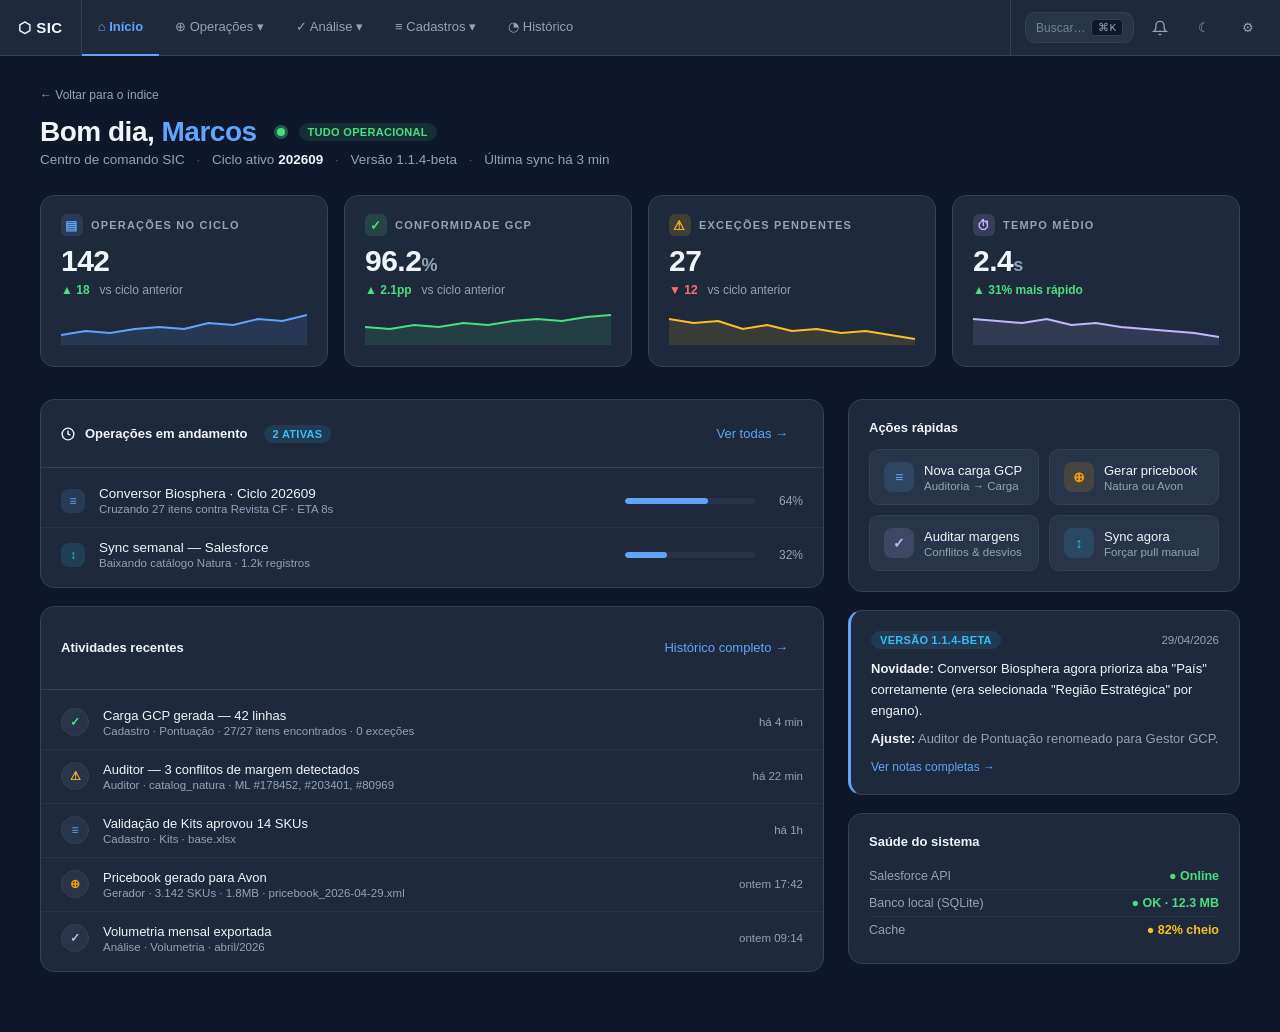
==== mockups/01_home_redesign.html @ 94b85111 "feat: add mockups and evolve documentation for SIC interface components" ====
<!doctype html>
<html lang="pt-br">
<head>
  <meta charset="utf-8">
  <title>SIC — Home Redesign</title>
  <link rel="stylesheet" href="_shared.css">
  <style>
    .crumbs { font-size: 12px; color: var(--text-mut); margin-bottom: 14px; }
    .crumbs a { color: var(--text-mut); }

    .greeting {
      display: flex; align-items: center; gap: 14px;
      margin-bottom: 4px;
    }
    .greeting h1 {
      font-size: 28px;
      font-weight: 800;
      letter-spacing: -.5px;
      margin: 0;
    }
    .greeting .name { color: var(--accent); }
    .sub-header { color: var(--text-mut); font-size: 13.5px; margin: 4px 0 28px; }
    .sub-header .dot { margin: 0 8px; opacity: .5; }

    /* ── KPI grid ─────────────────────────────────────────── */
    .kpi-grid {
      display: grid;
      grid-template-columns: repeat(4, 1fr);
      gap: 16px;
      margin-bottom: 32px;
    }
    .kpi {
      background: var(--panel);
      border: 1px solid var(--border);
      border-radius: var(--r-lg);
      padding: 18px 20px;
      position: relative;
      overflow: hidden;
    }
    .kpi:hover { border-color: var(--border-2); }
    .kpi .label {
      font-size: 11px;
      letter-spacing: 1.2px;
      font-weight: 600;
      color: var(--text-mut);
      text-transform: uppercase;
      display: flex;
      align-items: center;
      gap: 8px;
    }
    .kpi .icon {
      width: 22px; height: 22px;
      border-radius: 6px;
      display: inline-flex;
      align-items: center;
      justify-content: center;
      font-size: 13px;
    }
    .kpi .value {
      font-size: 30px;
      font-weight: 700;
      letter-spacing: -.5px;
      margin: 8px 0 4px;
    }
    .kpi .delta {
      font-size: 12px;
      font-weight: 600;
      display: inline-flex;
      gap: 4px;
      align-items: center;
    }
    .kpi .delta.up   { color: var(--success); }
    .kpi .delta.down { color: var(--danger); }
    .kpi .delta.flat { color: var(--text-mut); }
    .kpi .delta-meta { color: var(--text-mut); font-weight: 400; margin-left: 6px; }
    .kpi .spark { margin-top: 14px; }

    /* ── Two-col layout ────────────────────────────────────── */
    .layout-2col {
      display: grid;
      grid-template-columns: 2fr 1fr;
      gap: 24px;
      margin-top: 8px;
    }

    /* ── Operations in progress ───────────────────────────── */
    .ops-card { padding: 0; }
    .ops-card .header {
      padding: 16px 20px;
      border-bottom: 1px solid var(--border);
      display: flex; align-items: center; justify-content: space-between;
    }
    .ops-card h4 {
      margin: 0;
      font-size: 13px;
      font-weight: 600;
      display: flex;
      align-items: center;
      gap: 10px;
    }
    .ops-list { padding: 6px 0; }
    .op-row {
      padding: 12px 20px;
      display: grid;
      grid-template-columns: 24px 1fr auto auto;
      gap: 14px;
      align-items: center;
      border-bottom: 1px solid rgba(51, 65, 85, .4);
    }
    .op-row:last-child { border-bottom: 0; }
    .op-row .icon-circle {
      width: 24px; height: 24px;
      border-radius: 8px;
      display: flex; align-items: center; justify-content: center;
      font-size: 12px;
      font-weight: 700;
    }
    .op-row .title { font-size: 13.5px; font-weight: 500; }
    .op-row .meta { font-size: 11.5px; color: var(--text-mut); margin-top: 2px; }

    .progress {
      width: 130px;
      height: 6px;
      background: var(--panel-2);
      border-radius: 99px;
      overflow: hidden;
    }
    .progress > span {
      display: block;
      height: 100%;
      background: var(--accent);
      border-radius: 99px;
    }

    /* ── Quick actions ─────────────────────────────────────── */
    .qa-grid {
      display: grid;
      grid-template-columns: repeat(2, 1fr);
      gap: 10px;
    }
    .qa {
      display: flex;
      align-items: center;
      gap: 10px;
      padding: 12px 14px;
      border-radius: var(--r-md);
      background: var(--panel-2);
      border: 1px solid var(--border);
      cursor: pointer;
      transition: all .15s;
    }
    .qa:hover { border-color: var(--accent); background: var(--accent-soft); }
    .qa .icon-circle {
      width: 30px; height: 30px;
      display: flex; align-items: center; justify-content: center;
      border-radius: 8px;
      font-size: 14px;
      font-weight: 700;
    }
    .qa .title { font-size: 13px; font-weight: 500; }
    .qa .desc  { font-size: 11.5px; color: var(--text-mut); margin-top: 2px; }

    /* ── Timeline ─────────────────────────────────────────── */
    .timeline { padding: 0; }
    .timeline .header {
      padding: 16px 20px;
      border-bottom: 1px solid var(--border);
      display: flex; align-items: center; justify-content: space-between;
    }
    .timeline-list { padding: 6px 0; }
    .tl-row {
      padding: 12px 20px;
      display: grid;
      grid-template-columns: 28px 1fr auto;
      gap: 14px;
      align-items: center;
      border-bottom: 1px solid rgba(51, 65, 85, .4);
    }
    .tl-row:last-child { border-bottom: 0; }
    .tl-row .dot {
      width: 28px; height: 28px;
      border-radius: 999px;
      background: var(--panel-2);
      border: 1px solid var(--border);
      display: flex; align-items: center; justify-content: center;
      font-size: 12px; font-weight: 700;
    }
    .tl-row .title { font-size: 13px; font-weight: 500; }
    .tl-row .meta  { font-size: 11.5px; color: var(--text-mut); margin-top: 2px; }
    .tl-row .when { font-size: 11.5px; color: var(--text-mut); }

    /* Module color accents */
    .clr-gerador  { background: rgba(245,158,11,.15); color: var(--natura); }
    .clr-auditor  { background: rgba(196,181,253,.15); color: var(--avon); }
    .clr-cadastro { background: rgba(96,165,250,.15); color: var(--accent); }
    .clr-sync     { background: rgba(56,189,248,.15); color: var(--info); }
    .clr-success  { background: rgba(74,222,128,.15); color: var(--success); }
    .clr-warn     { background: rgba(251,191,36,.15); color: var(--warning); }
  </style>
</head>
<body>

<!-- Top nav (compartilhado) -->
<nav class="topnav">
  <div class="logo">⬡ SIC</div>
  <div class="tabs">
    <div class="tab active">⌂ Início</div>
    <div class="tab">⊕ Operações ▾</div>
    <div class="tab">✓ Análise ▾</div>
    <div class="tab">≡ Cadastros ▾</div>
    <div class="tab">◔ Histórico</div>
  </div>
  <div class="right">
    <div class="kbd-hint" title="Abrir command palette">
      <span style="opacity:.7">Buscar…</span>
      <span class="kbd">⌘K</span>
    </div>
    <button class="icon-btn" title="Notificações">
      <svg width="16" height="16" viewBox="0 0 24 24" fill="none" stroke="currentColor" stroke-width="2"><path d="M18 8a6 6 0 1 0-12 0c0 7-3 9-3 9h18s-3-2-3-9"/><path d="M13.73 21a2 2 0 0 1-3.46 0"/></svg>
    </button>
    <button class="icon-btn" title="Tema">☾</button>
    <button class="icon-btn" title="Configurações">⚙</button>
  </div>
</nav>

<div class="page">

  <div class="crumbs"><a href="index.html">← Voltar para o índice</a></div>

  <!-- Greeting + status -->
  <div class="greeting">
    <h1>Bom dia, <span class="name">Marcos</span></h1>
    <span class="pulse-dot" style="margin-left:6px"></span>
    <span class="pill success">Tudo Operacional</span>
  </div>
  <div class="sub-header">
    Centro de comando SIC
    <span class="dot">·</span>
    Ciclo ativo <strong style="color:var(--text)">202609</strong>
    <span class="dot">·</span>
    Versão 1.1.4-beta
    <span class="dot">·</span>
    Última sync há 3 min
  </div>

  <!-- KPI grid -->
  <div class="kpi-grid">

    <div class="kpi">
      <div class="label"><span class="icon clr-cadastro">▤</span>Operações no ciclo</div>
      <div class="value">142</div>
      <div class="delta up">▲ 18 <span class="delta-meta">vs ciclo anterior</span></div>
      <svg class="spark" width="100%" height="34" viewBox="0 0 200 34" preserveAspectRatio="none">
        <polyline fill="none" stroke="#60a5fa" stroke-width="2" points="0,24 20,20 40,22 60,18 80,16 100,18 120,12 140,14 160,8 180,10 200,4"/>
        <polyline fill="rgba(96,165,250,.12)" stroke="none" points="0,34 0,24 20,20 40,22 60,18 80,16 100,18 120,12 140,14 160,8 180,10 200,4 200,34"/>
      </svg>
    </div>

    <div class="kpi">
      <div class="label"><span class="icon clr-success">✓</span>Conformidade GCP</div>
      <div class="value">96.2<span style="font-size:18px;color:var(--text-mut)">%</span></div>
      <div class="delta up">▲ 2.1pp <span class="delta-meta">vs ciclo anterior</span></div>
      <svg class="spark" width="100%" height="34" viewBox="0 0 200 34" preserveAspectRatio="none">
        <polyline fill="none" stroke="#4ade80" stroke-width="2" points="0,16 20,18 40,14 60,16 80,12 100,14 120,10 140,8 160,10 180,6 200,4"/>
        <polyline fill="rgba(74,222,128,.12)" stroke="none" points="0,34 0,16 20,18 40,14 60,16 80,12 100,14 120,10 140,8 160,10 180,6 200,4 200,34"/>
      </svg>
    </div>

    <div class="kpi">
      <div class="label"><span class="icon clr-warn">⚠</span>Exceções pendentes</div>
      <div class="value">27</div>
      <div class="delta down">▼ 12 <span class="delta-meta">vs ciclo anterior</span></div>
      <svg class="spark" width="100%" height="34" viewBox="0 0 200 34" preserveAspectRatio="none">
        <polyline fill="none" stroke="#fbbf24" stroke-width="2" points="0,8 20,12 40,10 60,18 80,14 100,20 120,18 140,22 160,20 180,24 200,28"/>
        <polyline fill="rgba(251,191,36,.12)" stroke="none" points="0,34 0,8 20,12 40,10 60,18 80,14 100,20 120,18 140,22 160,20 180,24 200,28 200,34"/>
      </svg>
    </div>

    <div class="kpi">
      <div class="label"><span class="icon clr-auditor">⏱</span>Tempo médio</div>
      <div class="value">2.4<span style="font-size:18px;color:var(--text-mut)">s</span></div>
      <div class="delta up">▲ 31% mais rápido</div>
      <svg class="spark" width="100%" height="34" viewBox="0 0 200 34" preserveAspectRatio="none">
        <polyline fill="none" stroke="#c4b5fd" stroke-width="2" points="0,8 20,10 40,12 60,8 80,14 100,12 120,16 140,18 160,20 180,22 200,26"/>
        <polyline fill="rgba(196,181,253,.12)" stroke="none" points="0,34 0,8 20,10 40,12 60,8 80,14 100,12 120,16 140,18 160,20 180,22 200,26 200,34"/>
      </svg>
    </div>

  </div>

  <!-- Two-col layout -->
  <div class="layout-2col">

    <!-- LEFT: ongoing + timeline -->
    <div>
      <!-- Ongoing operations -->
      <div class="card ops-card">
        <div class="header">
          <h4>
            <svg width="14" height="14" viewBox="0 0 24 24" fill="none" stroke="currentColor" stroke-width="2.4"><circle cx="12" cy="12" r="10"/><polyline points="12 6 12 12 16 14"/></svg>
            Operações em andamento
            <span class="pill info" style="margin-left:6px">2 ativas</span>
          </h4>
          <button class="btn ghost">Ver todas →</button>
        </div>
        <div class="ops-list">

          <div class="op-row">
            <div class="icon-circle clr-cadastro">≡</div>
            <div>
              <div class="title">Conversor Biosphera · Ciclo 202609</div>
              <div class="meta">Cruzando 27 itens contra Revista CF · ETA 8s</div>
            </div>
            <div class="progress"><span style="width:64%"></span></div>
            <div class="muted" style="font-size:12px;width:34px;text-align:right">64%</div>
          </div>

          <div class="op-row">
            <div class="icon-circle clr-sync">↕</div>
            <div>
              <div class="title">Sync semanal — Salesforce</div>
              <div class="meta">Baixando catálogo Natura · 1.2k registros</div>
            </div>
            <div class="progress"><span style="width:32%"></span></div>
            <div class="muted" style="font-size:12px;width:34px;text-align:right">32%</div>
          </div>

        </div>
      </div>

      <!-- Timeline -->
      <div class="card timeline" style="margin-top:18px">
        <div class="header">
          <h4>Atividades recentes</h4>
          <button class="btn ghost">Histórico completo →</button>
        </div>
        <div class="timeline-list">

          <div class="tl-row">
            <div class="dot clr-success">✓</div>
            <div>
              <div class="title">Carga GCP gerada — 42 linhas</div>
              <div class="meta">Cadastro · Pontuação · 27/27 itens encontrados · 0 exceções</div>
            </div>
            <div class="when">há 4 min</div>
          </div>

          <div class="tl-row">
            <div class="dot clr-warn">⚠</div>
            <div>
              <div class="title">Auditor — 3 conflitos de margem detectados</div>
              <div class="meta">Auditor · catalog_natura · ML #178452, #203401, #80969</div>
            </div>
            <div class="when">há 22 min</div>
          </div>

          <div class="tl-row">
            <div class="dot clr-cadastro">≡</div>
            <div>
              <div class="title">Validação de Kits aprovou 14 SKUs</div>
              <div class="meta">Cadastro · Kits · base.xlsx</div>
            </div>
            <div class="when">há 1h</div>
          </div>

          <div class="tl-row">
            <div class="dot clr-gerador">⊕</div>
            <div>
              <div class="title">Pricebook gerado para Avon</div>
              <div class="meta">Gerador · 3.142 SKUs · 1.8MB · pricebook_2026-04-29.xml</div>
            </div>
            <div class="when">ontem 17:42</div>
          </div>

          <div class="tl-row">
            <div class="dot clr-auditor">✓</div>
            <div>
              <div class="title">Volumetria mensal exportada</div>
              <div class="meta">Análise · Volumetria · abril/2026</div>
            </div>
            <div class="when">ontem 09:14</div>
          </div>

        </div>
      </div>
    </div>

    <!-- RIGHT: quick actions + news -->
    <div>
      <div class="card">
        <h4 style="margin:0 0 14px;font-size:13px;font-weight:600">Ações rápidas</h4>
        <div class="qa-grid">
          <div class="qa">
            <div class="icon-circle clr-cadastro">≡</div>
            <div>
              <div class="title">Nova carga GCP</div>
              <div class="desc">Auditoria → Carga</div>
            </div>
          </div>
          <div class="qa">
            <div class="icon-circle clr-gerador">⊕</div>
            <div>
              <div class="title">Gerar pricebook</div>
              <div class="desc">Natura ou Avon</div>
            </div>
          </div>
          <div class="qa">
            <div class="icon-circle clr-auditor">✓</div>
            <div>
              <div class="title">Auditar margens</div>
              <div class="desc">Conflitos & desvios</div>
            </div>
          </div>
          <div class="qa">
            <div class="icon-circle clr-sync">↕</div>
            <div>
              <div class="title">Sync agora</div>
              <div class="desc">Forçar pull manual</div>
            </div>
          </div>
        </div>
      </div>

      <div class="card accent-blue" style="margin-top:18px">
        <div style="display:flex;justify-content:space-between;align-items:center;margin-bottom:10px">
          <span class="pill info">Versão 1.1.4-beta</span>
          <span class="muted" style="font-size:11.5px">29/04/2026</span>
        </div>
        <div style="font-size:13px;line-height:1.6">
          <p style="margin:0 0 8px"><strong style="color:var(--text)">Novidade:</strong> Conversor Biosphera agora prioriza aba "País" corretamente (era selecionada "Região Estratégica" por engano).</p>
          <p style="margin:0;color:var(--text-mut)"><strong style="color:var(--text)">Ajuste:</strong> Auditor de Pontuação renomeado para Gestor GCP.</p>
        </div>
        <a href="#" style="display:inline-block;margin-top:10px;font-size:12px">Ver notas completas →</a>
      </div>

      <div class="card" style="margin-top:18px">
        <h4 style="margin:0 0 14px;font-size:13px;font-weight:600">Saúde do sistema</h4>
        <div style="display:flex;justify-content:space-between;font-size:12.5px;padding:6px 0;border-bottom:1px solid rgba(51,65,85,.4)">
          <span class="muted">Salesforce API</span>
          <span style="color:var(--success);font-weight:600">●  Online</span>
        </div>
        <div style="display:flex;justify-content:space-between;font-size:12.5px;padding:6px 0;border-bottom:1px solid rgba(51,65,85,.4)">
          <span class="muted">Banco local (SQLite)</span>
          <span style="color:var(--success);font-weight:600">●  OK · 12.3 MB</span>
        </div>
        <div style="display:flex;justify-content:space-between;font-size:12.5px;padding:6px 0">
          <span class="muted">Cache</span>
          <span style="color:var(--warning);font-weight:600">●  82% cheio</span>
        </div>
      </div>
    </div>

  </div>
</div>

</body>
</html>
---- mockups/_shared.css ----
/* ────────────────────────────────────────────────────────────
   SIC Redesign — Shared design tokens
   Fiel ao qss_dark.py
   ──────────────────────────────────────────────────────────── */
:root {
  --bg:        #0f172a;
  --panel:    #1e293b;
  --panel-2:   #273449;
  --border:    #334155;
  --border-2:  #475569;
  --text:      #f1f5f9;
  --text-mut:  #94a3b8;
  --text-dim:  #64748b;

  --accent:        #60a5fa;
  --accent-soft:   rgba(96, 165, 250, 0.12);
  --natura:        #f59e0b;
  --avon:          #c4b5fd;
  --success:       #4ade80;
  --warning:       #fbbf24;
  --danger:        #f87171;
  --info:          #38bdf8;

  --r-sm: 6px;
  --r-md: 10px;
  --r-lg: 14px;
  --r-xl: 18px;

  --shadow-sm: 0 1px 2px rgba(0,0,0,.4);
  --shadow-md: 0 4px 16px rgba(0,0,0,.35);
  --shadow-lg: 0 12px 40px rgba(0,0,0,.45);

  --space-1: 4px;
  --space-2: 8px;
  --space-3: 12px;
  --space-4: 16px;
  --space-5: 24px;
  --space-6: 32px;
  --space-7: 48px;
}

* { box-sizing: border-box; }

html, body {
  margin: 0;
  padding: 0;
  font-family: "Helvetica Neue", "Segoe UI", Arial, sans-serif;
  font-size: 13px;
  background: var(--bg);
  color: var(--text);
  -webkit-font-smoothing: antialiased;
}

a { color: var(--accent); text-decoration: none; }
a:hover { text-decoration: underline; }

/* ── Top nav ─────────────────────────────────────────────── */
.topnav {
  display: flex;
  align-items: center;
  height: 56px;
  background: var(--panel);
  border-bottom: 1px solid var(--border);
  position: sticky;
  top: 0;
  z-index: 50;
}
.topnav .logo {
  padding: 0 18px;
  font-weight: 700;
  font-size: 15px;
  border-right: 1px solid var(--border);
  height: 100%;
  display: flex;
  align-items: center;
  gap: 8px;
  letter-spacing: .5px;
}
.topnav .tabs {
  display: flex;
  flex: 1;
}
.topnav .tab {
  height: 56px;
  padding: 0 16px;
  display: flex;
  align-items: center;
  gap: 8px;
  color: var(--text-mut);
  font-weight: 400;
  border-bottom: 2px solid transparent;
  cursor: pointer;
  transition: all .12s;
  font-size: 13px;
}
.topnav .tab:hover { background: var(--panel-2); color: var(--text); }
.topnav .tab.active {
  color: var(--accent);
  font-weight: 600;
  border-bottom: 2px solid var(--accent);
}
.topnav .right {
  display: flex;
  align-items: center;
  gap: 8px;
  padding: 0 14px;
  border-left: 1px solid var(--border);
  height: 100%;
}
.topnav .icon-btn {
  width: 36px; height: 36px;
  border-radius: var(--r-md);
  background: transparent;
  border: 1px solid transparent;
  color: var(--text-mut);
  display: flex; align-items: center; justify-content: center;
  cursor: pointer;
  transition: all .15s;
}
.topnav .icon-btn:hover { background: var(--panel-2); color: var(--text); }
.topnav .kbd-hint {
  display: flex; align-items: center; gap: 6px;
  padding: 6px 10px;
  background: var(--panel-2);
  border: 1px solid var(--border);
  border-radius: var(--r-md);
  color: var(--text-mut);
  font-size: 12px;
  cursor: pointer;
  transition: all .15s;
}
.topnav .kbd-hint:hover { border-color: var(--accent); color: var(--text); }
.topnav .kbd { font-family: ui-monospace, monospace; font-size: 11px; padding: 1px 6px; background: var(--bg); border-radius: 4px; border: 1px solid var(--border); }

/* ── Page wrapper ──────────────────────────────────────────── */
.page {
  max-width: 1400px;
  margin: 0 auto;
  padding: 32px 40px 60px;
}

/* ── Cards ─────────────────────────────────────────────────── */
.card {
  background: var(--panel);
  border: 1px solid var(--border);
  border-radius: var(--r-lg);
  padding: 20px;
}
.card.flat { border-radius: var(--r-md); }
.card.accent-natura  { border-left: 3px solid var(--natura); }
.card.accent-avon    { border-left: 3px solid var(--avon); }
.card.accent-blue    { border-left: 3px solid var(--accent); }
.card.accent-success { border-left: 3px solid var(--success); }

/* ── Buttons ─────────────────────────────────────────────── */
.btn {
  display: inline-flex;
  align-items: center;
  gap: 8px;
  padding: 9px 14px;
  border-radius: var(--r-md);
  font-size: 13px;
  font-weight: 500;
  border: 1px solid transparent;
  cursor: pointer;
  transition: all .15s;
  background: transparent;
  color: var(--text);
}
.btn:hover { background: var(--panel-2); }
.btn.primary {
  background: var(--accent);
  color: #0b1220;
  font-weight: 600;
}
.btn.primary:hover { background: #4f93e8; }
.btn.ghost {
  color: var(--accent);
  border-color: transparent;
}
.btn.ghost:hover { background: var(--accent-soft); }
.btn.outline {
  border-color: var(--border);
  color: var(--text);
}
.btn.outline:hover { border-color: var(--border-2); background: var(--panel-2); }

/* ── Pills / Badges ────────────────────────────────────────── */
.pill {
  display: inline-flex; align-items: center; gap: 6px;
  padding: 3px 9px;
  border-radius: 999px;
  font-size: 11px;
  font-weight: 600;
  letter-spacing: .3px;
  text-transform: uppercase;
}
.pill.success { background: rgba(74, 222, 128, .12); color: var(--success); }
.pill.danger  { background: rgba(248, 113, 113, .12); color: var(--danger); }
.pill.warning { background: rgba(251, 191, 36, .12); color: var(--warning); }
.pill.info    { background: rgba(56, 189, 248, .12); color: var(--info); }
.pill.muted   { background: var(--panel-2); color: var(--text-mut); }

/* ── Section title ────────────────────────────────────────── */
.section-title {
  display: flex;
  align-items: center;
  justify-content: space-between;
  margin: 32px 0 14px;
}
.section-title h3 {
  margin: 0;
  font-size: 11px;
  letter-spacing: 1.6px;
  font-weight: 700;
  color: var(--text-mut);
  text-transform: uppercase;
}

.muted { color: var(--text-mut); }
.dim   { color: var(--text-dim); }

/* ── Pulse dot ─────────────────────────────────────────────── */
.pulse-dot {
  width: 8px; height: 8px;
  background: var(--success);
  border-radius: 999px;
  position: relative;
  display: inline-block;
}
.pulse-dot::after {
  content: "";
  position: absolute;
  inset: -3px;
  border-radius: 999px;
  background: var(--success);
  opacity: .35;
  animation: pulse 1.8s infinite;
}
@keyframes pulse {
  0%   { transform: scale(.8); opacity: .5; }
  70%  { transform: scale(1.8); opacity: 0; }
  100% { transform: scale(.8); opacity: 0; }
}
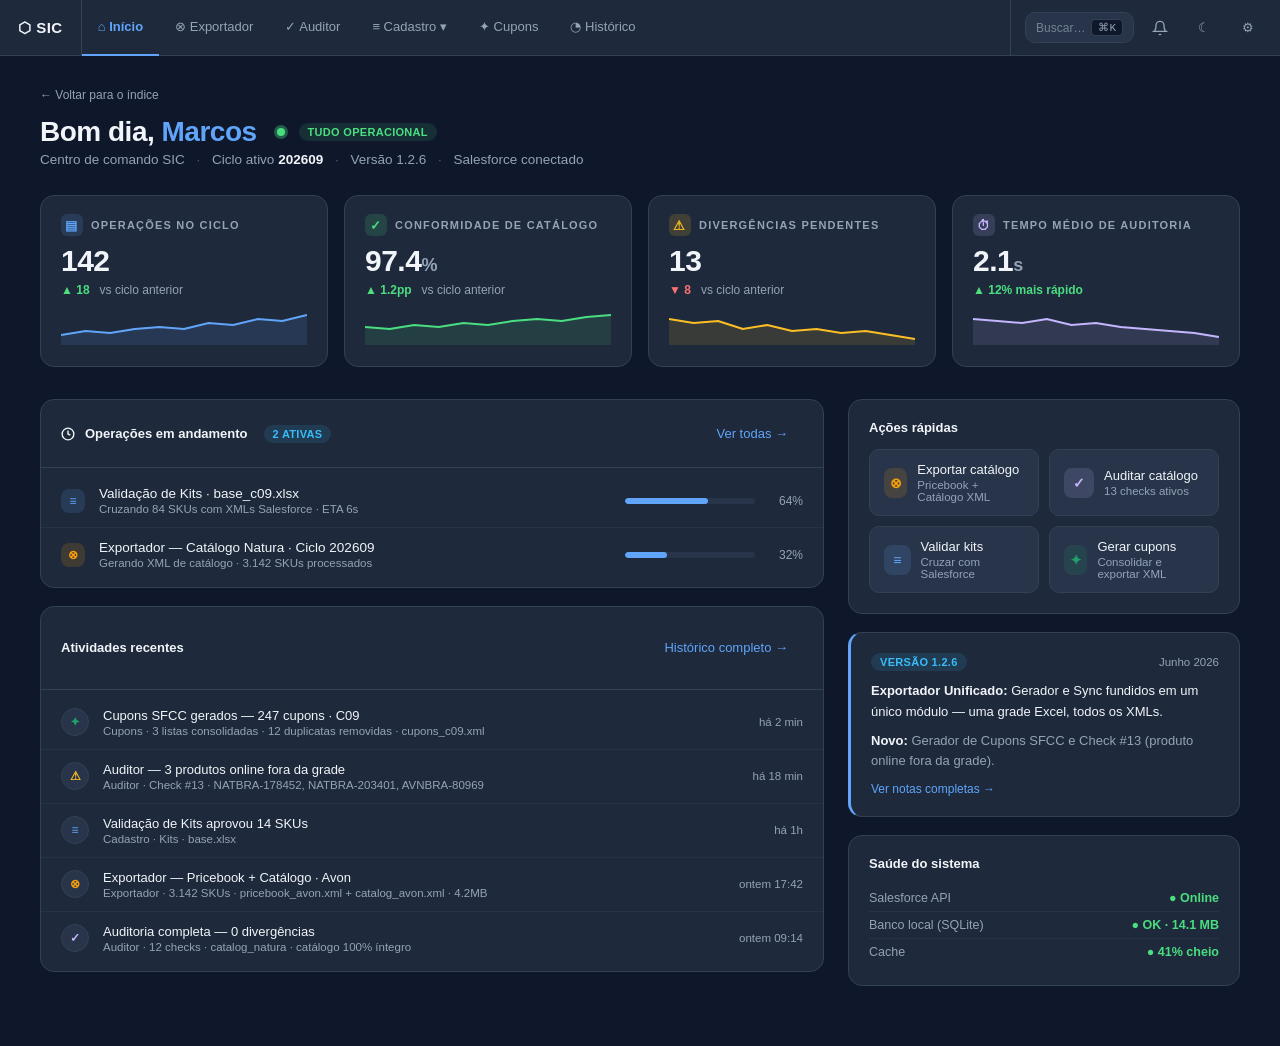
==== commit d80cc803: "chore(mockups): atualizar mockups para v1.2.6 e posicionar como entrega futura - 01_home: Exportador" ====
--- a/mockups/01_home_redesign.html
+++ b/mockups/01_home_redesign.html
@@ -190,12 +190,12 @@
     .tl-row .when { font-size: 11.5px; color: var(--text-mut); }
 
     /* Module color accents */
-    .clr-gerador  { background: rgba(245,158,11,.15); color: var(--natura); }
-    .clr-auditor  { background: rgba(196,181,253,.15); color: var(--avon); }
-    .clr-cadastro { background: rgba(96,165,250,.15); color: var(--accent); }
-    .clr-sync     { background: rgba(56,189,248,.15); color: var(--info); }
-    .clr-success  { background: rgba(74,222,128,.15); color: var(--success); }
-    .clr-warn     { background: rgba(251,191,36,.15); color: var(--warning); }
+    .clr-exportador { background: rgba(245,158,11,.15); color: var(--natura); }
+    .clr-auditor    { background: rgba(196,181,253,.15); color: var(--avon); }
+    .clr-cadastro   { background: rgba(96,165,250,.15);  color: var(--accent); }
+    .clr-cupons     { background: rgba(34,160,107,.15);  color: #22a06b; }
+    .clr-success    { background: rgba(74,222,128,.15);  color: var(--success); }
+    .clr-warn       { background: rgba(251,191,36,.15);  color: var(--warning); }
   </style>
 </head>
 <body>
@@ -205,9 +205,10 @@
   <div class="logo">⬡ SIC</div>
   <div class="tabs">
     <div class="tab active">⌂ Início</div>
-    <div class="tab">⊕ Operações ▾</div>
-    <div class="tab">✓ Análise ▾</div>
-    <div class="tab">≡ Cadastros ▾</div>
+    <div class="tab">⊗ Exportador</div>
+    <div class="tab">✓ Auditor</div>
+    <div class="tab">≡ Cadastro ▾</div>
+    <div class="tab">✦ Cupons</div>
     <div class="tab">◔ Histórico</div>
   </div>
   <div class="right">
@@ -238,9 +239,9 @@
     <span class="dot">·</span>
     Ciclo ativo <strong style="color:var(--text)">202609</strong>
     <span class="dot">·</span>
-    Versão 1.1.4-beta
+    Versão 1.2.6
     <span class="dot">·</span>
-    Última sync há 3 min
+    Salesforce conectado
   </div>
 
   <!-- KPI grid -->
@@ -257,9 +258,9 @@
     </div>
 
     <div class="kpi">
-      <div class="label"><span class="icon clr-success">✓</span>Conformidade GCP</div>
-      <div class="value">96.2<span style="font-size:18px;color:var(--text-mut)">%</span></div>
-      <div class="delta up">▲ 2.1pp <span class="delta-meta">vs ciclo anterior</span></div>
+      <div class="label"><span class="icon clr-success">✓</span>Conformidade de Catálogo</div>
+      <div class="value">97.4<span style="font-size:18px;color:var(--text-mut)">%</span></div>
+      <div class="delta up">▲ 1.2pp <span class="delta-meta">vs ciclo anterior</span></div>
       <svg class="spark" width="100%" height="34" viewBox="0 0 200 34" preserveAspectRatio="none">
         <polyline fill="none" stroke="#4ade80" stroke-width="2" points="0,16 20,18 40,14 60,16 80,12 100,14 120,10 140,8 160,10 180,6 200,4"/>
         <polyline fill="rgba(74,222,128,.12)" stroke="none" points="0,34 0,16 20,18 40,14 60,16 80,12 100,14 120,10 140,8 160,10 180,6 200,4 200,34"/>
@@ -267,9 +268,9 @@
     </div>
 
     <div class="kpi">
-      <div class="label"><span class="icon clr-warn">⚠</span>Exceções pendentes</div>
-      <div class="value">27</div>
-      <div class="delta down">▼ 12 <span class="delta-meta">vs ciclo anterior</span></div>
+      <div class="label"><span class="icon clr-warn">⚠</span>Divergências pendentes</div>
+      <div class="value">13</div>
+      <div class="delta down">▼ 8 <span class="delta-meta">vs ciclo anterior</span></div>
       <svg class="spark" width="100%" height="34" viewBox="0 0 200 34" preserveAspectRatio="none">
         <polyline fill="none" stroke="#fbbf24" stroke-width="2" points="0,8 20,12 40,10 60,18 80,14 100,20 120,18 140,22 160,20 180,24 200,28"/>
         <polyline fill="rgba(251,191,36,.12)" stroke="none" points="0,34 0,8 20,12 40,10 60,18 80,14 100,20 120,18 140,22 160,20 180,24 200,28 200,34"/>
@@ -277,9 +278,9 @@
     </div>
 
     <div class="kpi">
-      <div class="label"><span class="icon clr-auditor">⏱</span>Tempo médio</div>
-      <div class="value">2.4<span style="font-size:18px;color:var(--text-mut)">s</span></div>
-      <div class="delta up">▲ 31% mais rápido</div>
+      <div class="label"><span class="icon clr-auditor">⏱</span>Tempo médio de auditoria</div>
+      <div class="value">2.1<span style="font-size:18px;color:var(--text-mut)">s</span></div>
+      <div class="delta up">▲ 12% mais rápido</div>
       <svg class="spark" width="100%" height="34" viewBox="0 0 200 34" preserveAspectRatio="none">
         <polyline fill="none" stroke="#c4b5fd" stroke-width="2" points="0,8 20,10 40,12 60,8 80,14 100,12 120,16 140,18 160,20 180,22 200,26"/>
         <polyline fill="rgba(196,181,253,.12)" stroke="none" points="0,34 0,8 20,10 40,12 60,8 80,14 100,12 120,16 140,18 160,20 180,22 200,26 200,34"/>
@@ -308,18 +309,18 @@
           <div class="op-row">
             <div class="icon-circle clr-cadastro">≡</div>
             <div>
-              <div class="title">Conversor Biosphera · Ciclo 202609</div>
-              <div class="meta">Cruzando 27 itens contra Revista CF · ETA 8s</div>
+              <div class="title">Validação de Kits · base_c09.xlsx</div>
+              <div class="meta">Cruzando 84 SKUs com XMLs Salesforce · ETA 6s</div>
             </div>
             <div class="progress"><span style="width:64%"></span></div>
             <div class="muted" style="font-size:12px;width:34px;text-align:right">64%</div>
           </div>
 
           <div class="op-row">
-            <div class="icon-circle clr-sync">↕</div>
-            <div>
-              <div class="title">Sync semanal — Salesforce</div>
-              <div class="meta">Baixando catálogo Natura · 1.2k registros</div>
+            <div class="icon-circle clr-exportador">⊗</div>
+            <div>
+              <div class="title">Exportador — Catálogo Natura · Ciclo 202609</div>
+              <div class="meta">Gerando XML de catálogo · 3.142 SKUs processados</div>
             </div>
             <div class="progress"><span style="width:32%"></span></div>
             <div class="muted" style="font-size:12px;width:34px;text-align:right">32%</div>
@@ -337,21 +338,21 @@
         <div class="timeline-list">
 
           <div class="tl-row">
-            <div class="dot clr-success">✓</div>
-            <div>
-              <div class="title">Carga GCP gerada — 42 linhas</div>
-              <div class="meta">Cadastro · Pontuação · 27/27 itens encontrados · 0 exceções</div>
-            </div>
-            <div class="when">há 4 min</div>
+            <div class="dot clr-cupons">✦</div>
+            <div>
+              <div class="title">Cupons SFCC gerados — 247 cupons · C09</div>
+              <div class="meta">Cupons · 3 listas consolidadas · 12 duplicatas removidas · cupons_c09.xml</div>
+            </div>
+            <div class="when">há 2 min</div>
           </div>
 
           <div class="tl-row">
             <div class="dot clr-warn">⚠</div>
             <div>
-              <div class="title">Auditor — 3 conflitos de margem detectados</div>
-              <div class="meta">Auditor · catalog_natura · ML #178452, #203401, #80969</div>
-            </div>
-            <div class="when">há 22 min</div>
+              <div class="title">Auditor — 3 produtos online fora da grade</div>
+              <div class="meta">Auditor · Check #13 · NATBRA-178452, NATBRA-203401, AVNBRA-80969</div>
+            </div>
+            <div class="when">há 18 min</div>
           </div>
 
           <div class="tl-row">
@@ -364,10 +365,10 @@
           </div>
 
           <div class="tl-row">
-            <div class="dot clr-gerador">⊕</div>
-            <div>
-              <div class="title">Pricebook gerado para Avon</div>
-              <div class="meta">Gerador · 3.142 SKUs · 1.8MB · pricebook_2026-04-29.xml</div>
+            <div class="dot clr-exportador">⊗</div>
+            <div>
+              <div class="title">Exportador — Pricebook + Catálogo · Avon</div>
+              <div class="meta">Exportador · 3.142 SKUs · pricebook_avon.xml + catalog_avon.xml · 4.2MB</div>
             </div>
             <div class="when">ontem 17:42</div>
           </div>
@@ -375,8 +376,8 @@
           <div class="tl-row">
             <div class="dot clr-auditor">✓</div>
             <div>
-              <div class="title">Volumetria mensal exportada</div>
-              <div class="meta">Análise · Volumetria · abril/2026</div>
+              <div class="title">Auditoria completa — 0 divergências</div>
+              <div class="meta">Auditor · 12 checks · catalog_natura · catálogo 100% íntegro</div>
             </div>
             <div class="when">ontem 09:14</div>
           </div>
@@ -391,31 +392,31 @@
         <h4 style="margin:0 0 14px;font-size:13px;font-weight:600">Ações rápidas</h4>
         <div class="qa-grid">
           <div class="qa">
-            <div class="icon-circle clr-cadastro">≡</div>
-            <div>
-              <div class="title">Nova carga GCP</div>
-              <div class="desc">Auditoria → Carga</div>
-            </div>
-          </div>
-          <div class="qa">
-            <div class="icon-circle clr-gerador">⊕</div>
-            <div>
-              <div class="title">Gerar pricebook</div>
-              <div class="desc">Natura ou Avon</div>
+            <div class="icon-circle clr-exportador">⊗</div>
+            <div>
+              <div class="title">Exportar catálogo</div>
+              <div class="desc">Pricebook + Catálogo XML</div>
             </div>
           </div>
           <div class="qa">
             <div class="icon-circle clr-auditor">✓</div>
             <div>
-              <div class="title">Auditar margens</div>
-              <div class="desc">Conflitos & desvios</div>
+              <div class="title">Auditar catálogo</div>
+              <div class="desc">13 checks ativos</div>
             </div>
           </div>
           <div class="qa">
-            <div class="icon-circle clr-sync">↕</div>
-            <div>
-              <div class="title">Sync agora</div>
-              <div class="desc">Forçar pull manual</div>
+            <div class="icon-circle clr-cadastro">≡</div>
+            <div>
+              <div class="title">Validar kits</div>
+              <div class="desc">Cruzar com Salesforce</div>
+            </div>
+          </div>
+          <div class="qa">
+            <div class="icon-circle clr-cupons">✦</div>
+            <div>
+              <div class="title">Gerar cupons</div>
+              <div class="desc">Consolidar e exportar XML</div>
             </div>
           </div>
         </div>
@@ -423,12 +424,12 @@
 
       <div class="card accent-blue" style="margin-top:18px">
         <div style="display:flex;justify-content:space-between;align-items:center;margin-bottom:10px">
-          <span class="pill info">Versão 1.1.4-beta</span>
-          <span class="muted" style="font-size:11.5px">29/04/2026</span>
+          <span class="pill info">Versão 1.2.6</span>
+          <span class="muted" style="font-size:11.5px">Junho 2026</span>
         </div>
         <div style="font-size:13px;line-height:1.6">
-          <p style="margin:0 0 8px"><strong style="color:var(--text)">Novidade:</strong> Conversor Biosphera agora prioriza aba "País" corretamente (era selecionada "Região Estratégica" por engano).</p>
-          <p style="margin:0;color:var(--text-mut)"><strong style="color:var(--text)">Ajuste:</strong> Auditor de Pontuação renomeado para Gestor GCP.</p>
+          <p style="margin:0 0 8px"><strong style="color:var(--text)">Exportador Unificado:</strong> Gerador e Sync fundidos em um único módulo — uma grade Excel, todos os XMLs.</p>
+          <p style="margin:0;color:var(--text-mut)"><strong style="color:var(--text)">Novo:</strong> Gerador de Cupons SFCC e Check #13 (produto online fora da grade).</p>
         </div>
         <a href="#" style="display:inline-block;margin-top:10px;font-size:12px">Ver notas completas →</a>
       </div>
@@ -441,11 +442,11 @@
         </div>
         <div style="display:flex;justify-content:space-between;font-size:12.5px;padding:6px 0;border-bottom:1px solid rgba(51,65,85,.4)">
           <span class="muted">Banco local (SQLite)</span>
-          <span style="color:var(--success);font-weight:600">●  OK · 12.3 MB</span>
+          <span style="color:var(--success);font-weight:600">●  OK · 14.1 MB</span>
         </div>
         <div style="display:flex;justify-content:space-between;font-size:12.5px;padding:6px 0">
           <span class="muted">Cache</span>
-          <span style="color:var(--warning);font-weight:600">●  82% cheio</span>
+          <span style="color:var(--success);font-weight:600">●  41% cheio</span>
         </div>
       </div>
     </div>
